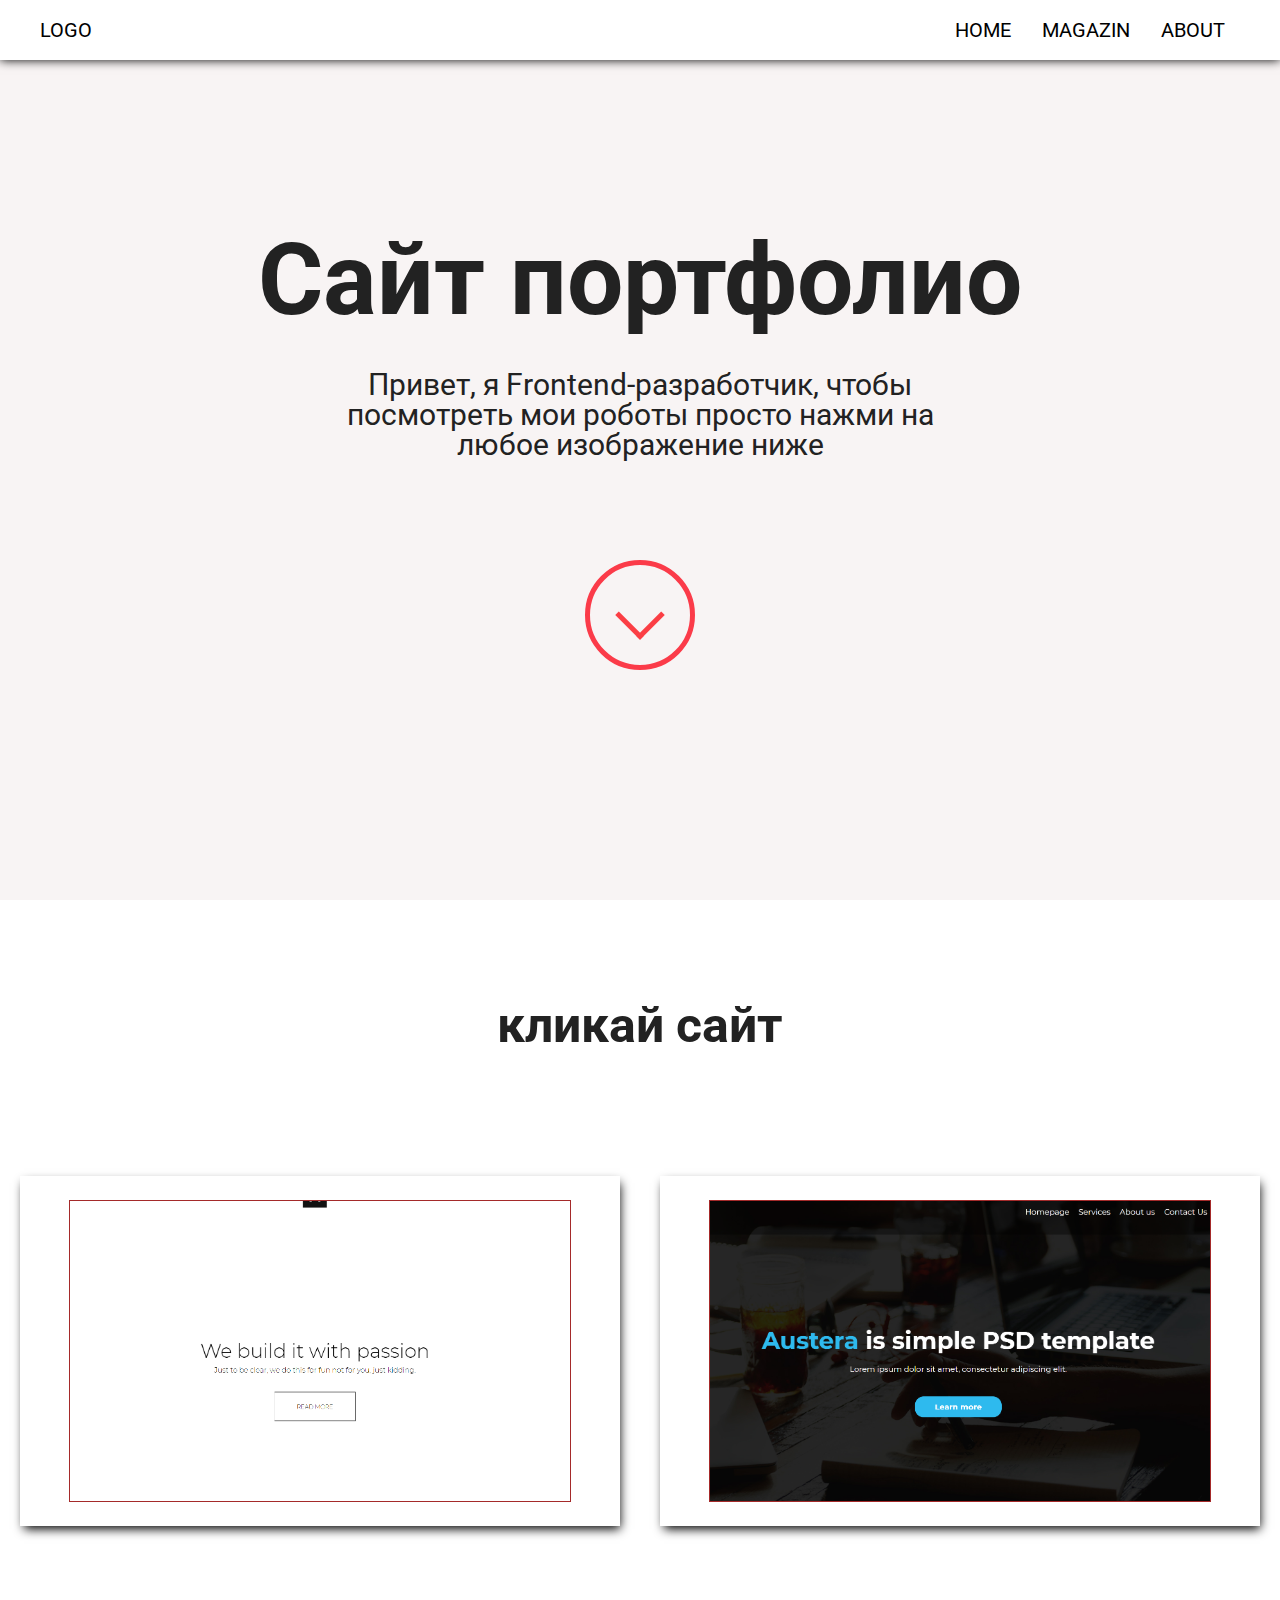
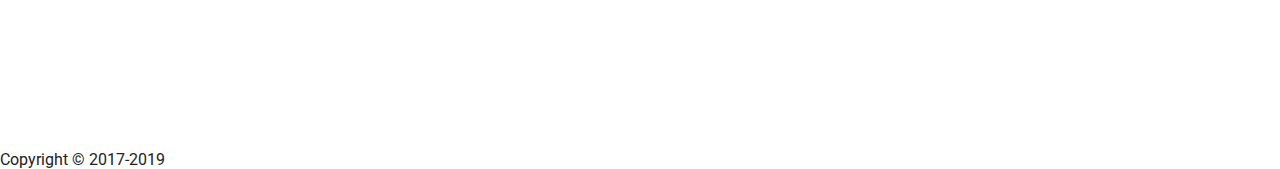
==== index.html @ 08ea4271 "++" ====
<!DOCTYPE html>
<html lang="ru">

<head>
    <meta charset="UTF-8">
    <meta name="viewport" content="width=device-width, initial-scale=1.0">
    <meta http-equiv="X-UA-Compatible" content="ie=edge">



    <link rel="stylesheet" href="main/css/normalize.css">
    <link rel="stylesheet" href="main/css/reset.css">
    <link rel="stylesheet" href="main/css/style.css">
    <link rel="stylesheet" href="main/css/media.css">



    <link href="https://fonts.googleapis.com/css?family=Roboto:300,300i,400,400i,500,500i,700,700i,900,900i" rel="stylesheet">

    <link href="https://fonts.googleapis.com/css?family=Open+Sans:300,300i,400,400i,600,600i,700,700i,800"
        rel="stylesheet">
    <title>Frontend</title>
</head>

<body >
    <header>
        <span class="logo">
            <a href="#">LOGO</a>
        </span>
        <nav class="menu_right">
            <ul class="menu">
                <li class="menu__item"><a href="#">home</a></li>
                <li class="menu__item"><a href="#">magazin</a></li>
                <li class="menu__item"><a href="#">about</a></li>
            </ul>
        </nav>
        
        
    </header>

    <main class=" main ">
        <section class="promo">
            <div class="promo-text">
                <h2>Сайт портфолио</h2>
                
                <p>Привет, я Frontend-разработчик, чтобы 
                    посмотреть мои роботы просто нажми на любое изображение ниже</p>
                
                <a href="#" class="slide-down"></a>
            </div>
        </section>


        <section class="pages-section">
            <div class="container">
                <h3>кликай сайт</h3>

                <ul class="pages">

                    <a href="/page1">
                        <li class="pages__item">
                            <p> </p>
                        </li>
                    </a>


                    <a href="/page2">
                        <li class="pages__item">
                            <p> </p>
                        </li>
                    </a>

                </ul>




            </div>
        </section>

    </main>

    <footer>
        <p>Copyright © 2017-2019</p>
    </footer>


    <!-- <script src="main/js/main.js"></script> -->
    <!-- <script src="main/js/noise.js"></script> -->
</body>

</html>
---- main/css/style.css ----
body, html{
    font-family: 'Roboto', sans-serif;
}
   

/* header */
header{
    height:60px;
    display: flex;
    align-items: center;
    font-size: 20px;
    width:100%;
    z-index: 100;
    position: relative;
    position: fixed;
    background-color: white;

}
header::after{
    bottom: 0px;
    content: "";
    position: absolute;
    height: 100px;
    width: 100%;
    
    box-shadow: 0 0 10px rgba(0,0,0,1); 

}

.logo a{
    text-decoration: none;
    color:black;
    margin-left: 40px;
}

.menu_right{
    width:100%;
    display: flex;
    justify-content: flex-end;
    margin-right: 40px;

}

.menu{
    display: flex;
    justify-content: space-around;
    width: 300px;
    list-style: none;
    
}
.menu__item a{
    text-decoration: none;
    color:black;
    text-transform: uppercase;
}



/* page-promo */
.promo{
    background-color: #f8f4f4;
    width: 100%;
    height: 100vh;
    display: flex;
    justify-content: center;
    align-items: center;
    
}

.promo-text{

}

.promo-text h2{
    font-size: 100px;
    font-weight: bold;
    text-align: center;
}

.promo-text p{
    margin:0px auto;
    margin-top:40px;
    text-align: center;
    font-size: 30px;
    max-width: 600px;
    
    
}

.slide-down{
    margin:0px auto;
    margin-top:100px;
    display: block;
    width: 100px;
    height: 100px;
    border:5px solid #fb3b49;
    border-radius: 50%;
    position: relative;
}

.slide-down::after{
    content: "";
    position: absolute;
    display: block;
    width: 30px;
    height: 30px;
    border-style: solid;
    border-width: 5px 5px 0px 0px ;
    border-color:#fb3e44;
    top:50%;
    left:50%;
    transform: translateX(-50%) translateY(-50%) rotate(135deg);
}

/*  */
/* pages */
.container{
    max-width:1400px;
    margin:0px auto;
}

.pages-section{
    background-color: white;
}
.pages-section h3{
    font-size: 50px;
    text-align: center;
    padding:100px 0px;
    font-weight: bold;
}

.pages{
    display: flex;
    justify-content: space-around;
    padding-bottom: 200px;
    flex-wrap: wrap;
}

.pages a{
    margin:50px 50px;
    border:1px solid brown;
    border-radius: 0%;
    width: 500px;
    height:300px;
    position: relative;

}
.pages a::before{
    content: "";
    position: absolute;
    box-shadow: 2px 5px 10px -2px rgba(0,0,0,1);
    top:50%;
    left:50%;
    transform: translateX(-50%) translateY(-50%);
    width: 600px;
    height: 350px;

}


.pages a:nth-child(1){
    background: url('../img/page1.png') 50% 50% no-repeat;
    background-size: 650px;
}
.pages a:nth-child(2){
    background: url('../img/page2.png') 50% 50% no-repeat;
    background-size: 650px;
} 

/* hover */
/* .pages a:hover{
    transform: scale(1.4);
    background-size: 500px;
} */
---- main/css/media.css ----
@media (min-width:1003px)  and (max-width: 1215px)  {

    .pages a{
        margin:50px 50px;
        border:1px solid brown;
        border-radius: 0%;
        width:400px;
        height:250px;
        position: relative;
    
    }
    .pages a::before{
        content: "";
        position: absolute;
        box-shadow: 2px 5px 10px -2px rgba(0,0,0,1);
        top:50%;
        left:50%;
        transform: translateX(-50%) translateY(-50%);
        width: 500px;
        height: 300px;
    
    }

}



/*  */
@media (min-width:600px) and (max-width:929px){
    .promo-text h2{
        font-size: 80px
    }

    .promo-text p{
        font-size: 25px;
        max-width: 500px;

    }

}




@media (max-width:600px) and  (min-width:320px){
    .promo-text h2{
        font-size: 50px
    }

    .promo-text p{
        font-size: 20px;
        max-width: 400px;

    }


}
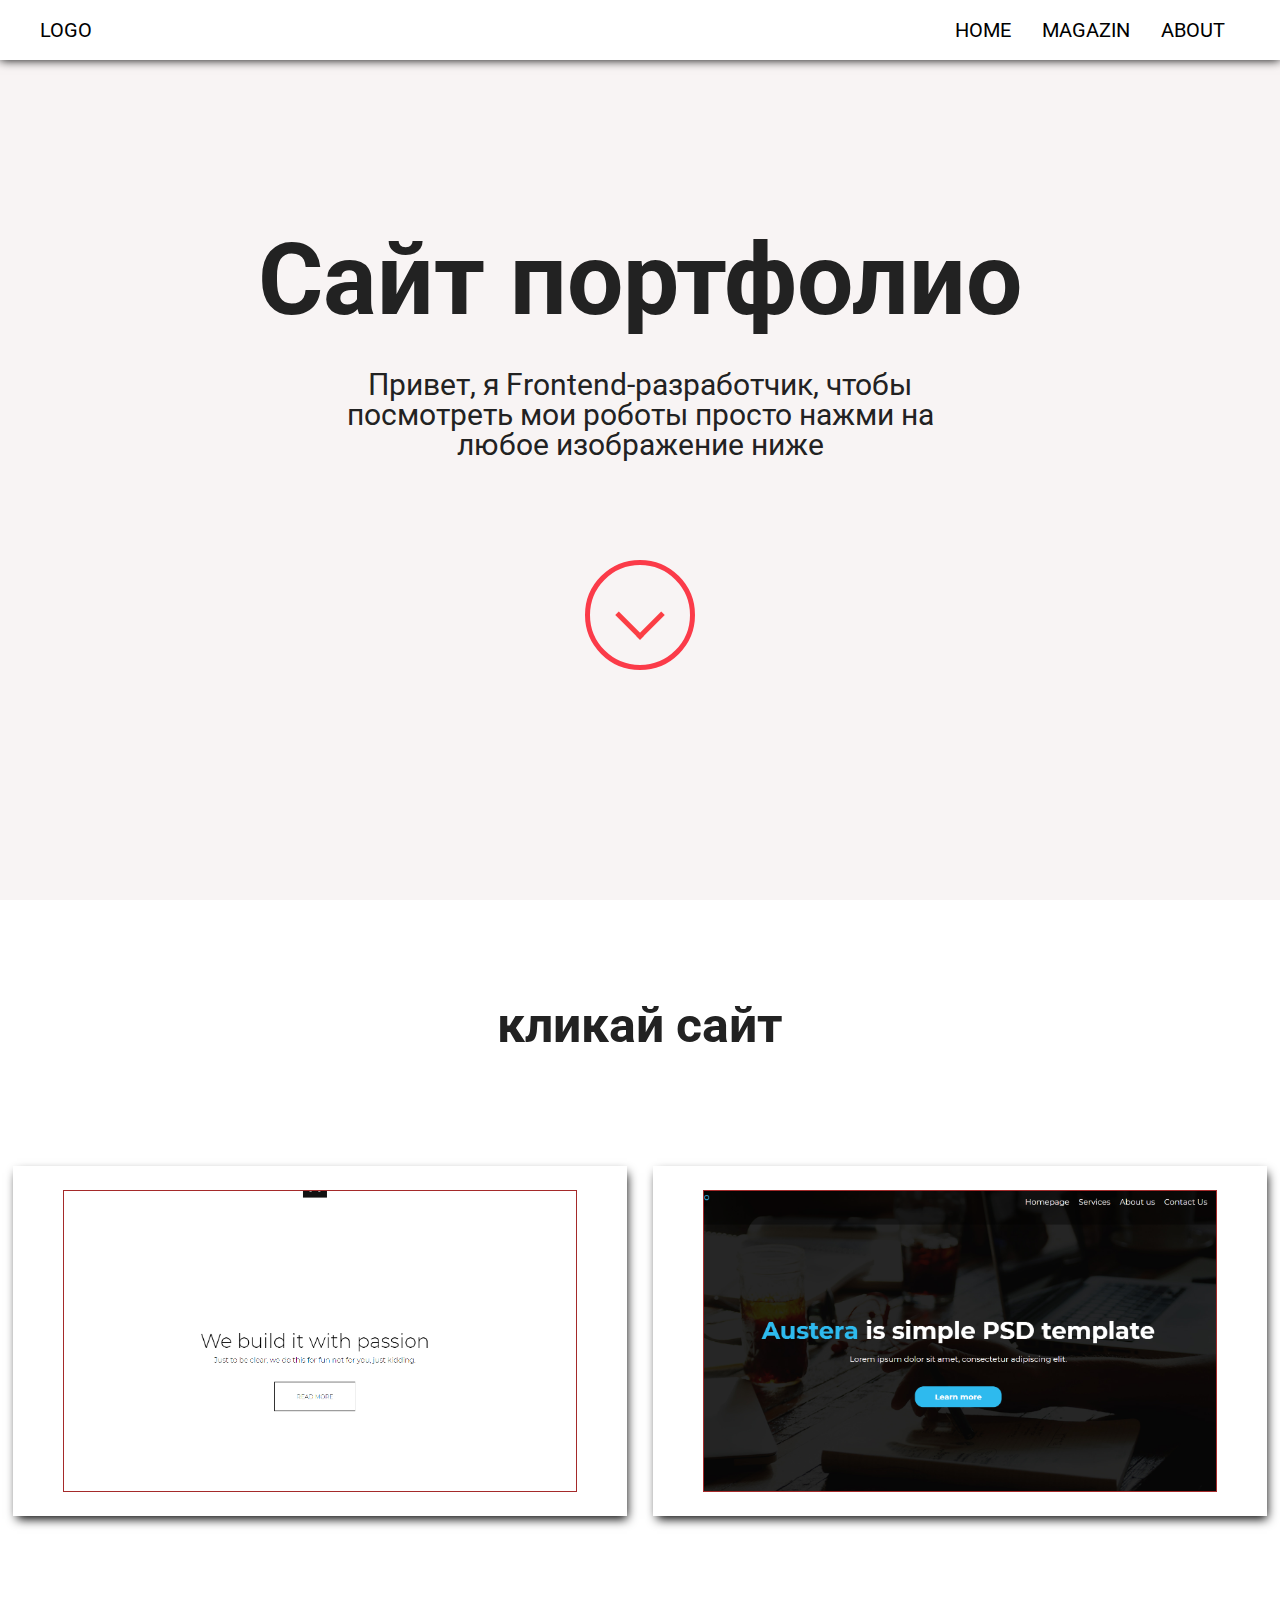
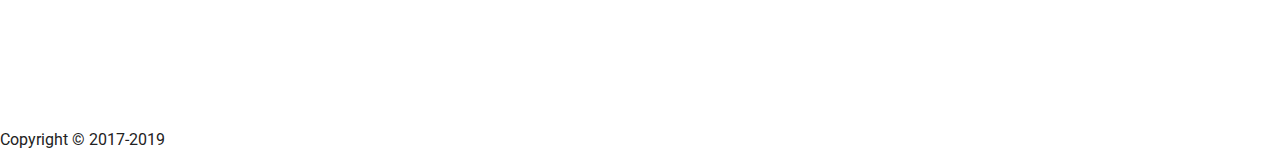
==== commit 207525f7: "++" ====
--- a/index.html
+++ b/index.html
@@ -25,7 +25,7 @@
 <body >
     <header>
         <span class="logo">
-            <a href="#">LOGO</a>
+            <a href="https://diamonddmitriy.github.io/">LOGO</a>
         </span>
         <nav class="menu_right">
             <ul class="menu">
--- a/main/css/style.css
+++ b/main/css/style.css
@@ -25,6 +25,7 @@
     
     box-shadow: 0 0 10px rgba(0,0,0,1); 
 
+    pointer-events: none;
 }
 
 .logo a{
@@ -137,10 +138,10 @@
 }
 
 .pages a{
-    margin:50px 50px;
+    margin:40px 40px;
     border:1px solid brown;
     border-radius: 0%;
-    width: 500px;
+    width: 40%;
     height:300px;
     position: relative;
 
@@ -152,7 +153,7 @@
     top:50%;
     left:50%;
     transform: translateX(-50%) translateY(-50%);
-    width: 600px;
+    width: 120%;
     height: 350px;
 
 }
--- a/main/css/media.css
+++ b/main/css/media.css
@@ -1,26 +1,7 @@
 
 @media (min-width:1003px)  and (max-width: 1215px)  {
 
-    .pages a{
-        margin:50px 50px;
-        border:1px solid brown;
-        border-radius: 0%;
-        width:400px;
-        height:250px;
-        position: relative;
-    
-    }
-    .pages a::before{
-        content: "";
-        position: absolute;
-        box-shadow: 2px 5px 10px -2px rgba(0,0,0,1);
-        top:50%;
-        left:50%;
-        transform: translateX(-50%) translateY(-50%);
-        width: 500px;
-        height: 300px;
-    
-    }
+
 
 }
 
@@ -37,6 +18,20 @@
         max-width: 500px;
 
     }
+    
+    .pages a{
+        margin:40px 40px;
+        width: 70%;
+        height:300px;
+    
+    }
+    .pages a::before{
+        width: 120%;
+        height: 350px;
+    
+    }
+
+    
 
 }
 
@@ -54,5 +49,22 @@
 
     }
 
+    .pages a{
+        margin:40px 40px;
+        width: 70%;
+        height:200px;
+    
+    }
+    .pages a::before{
+        width: 120%;
+        height: 250px;
+    
+    }
+
+    .pages-section h3{
+        font-size: 50px;
+        padding:60px 0px;
+    }
+
 
 }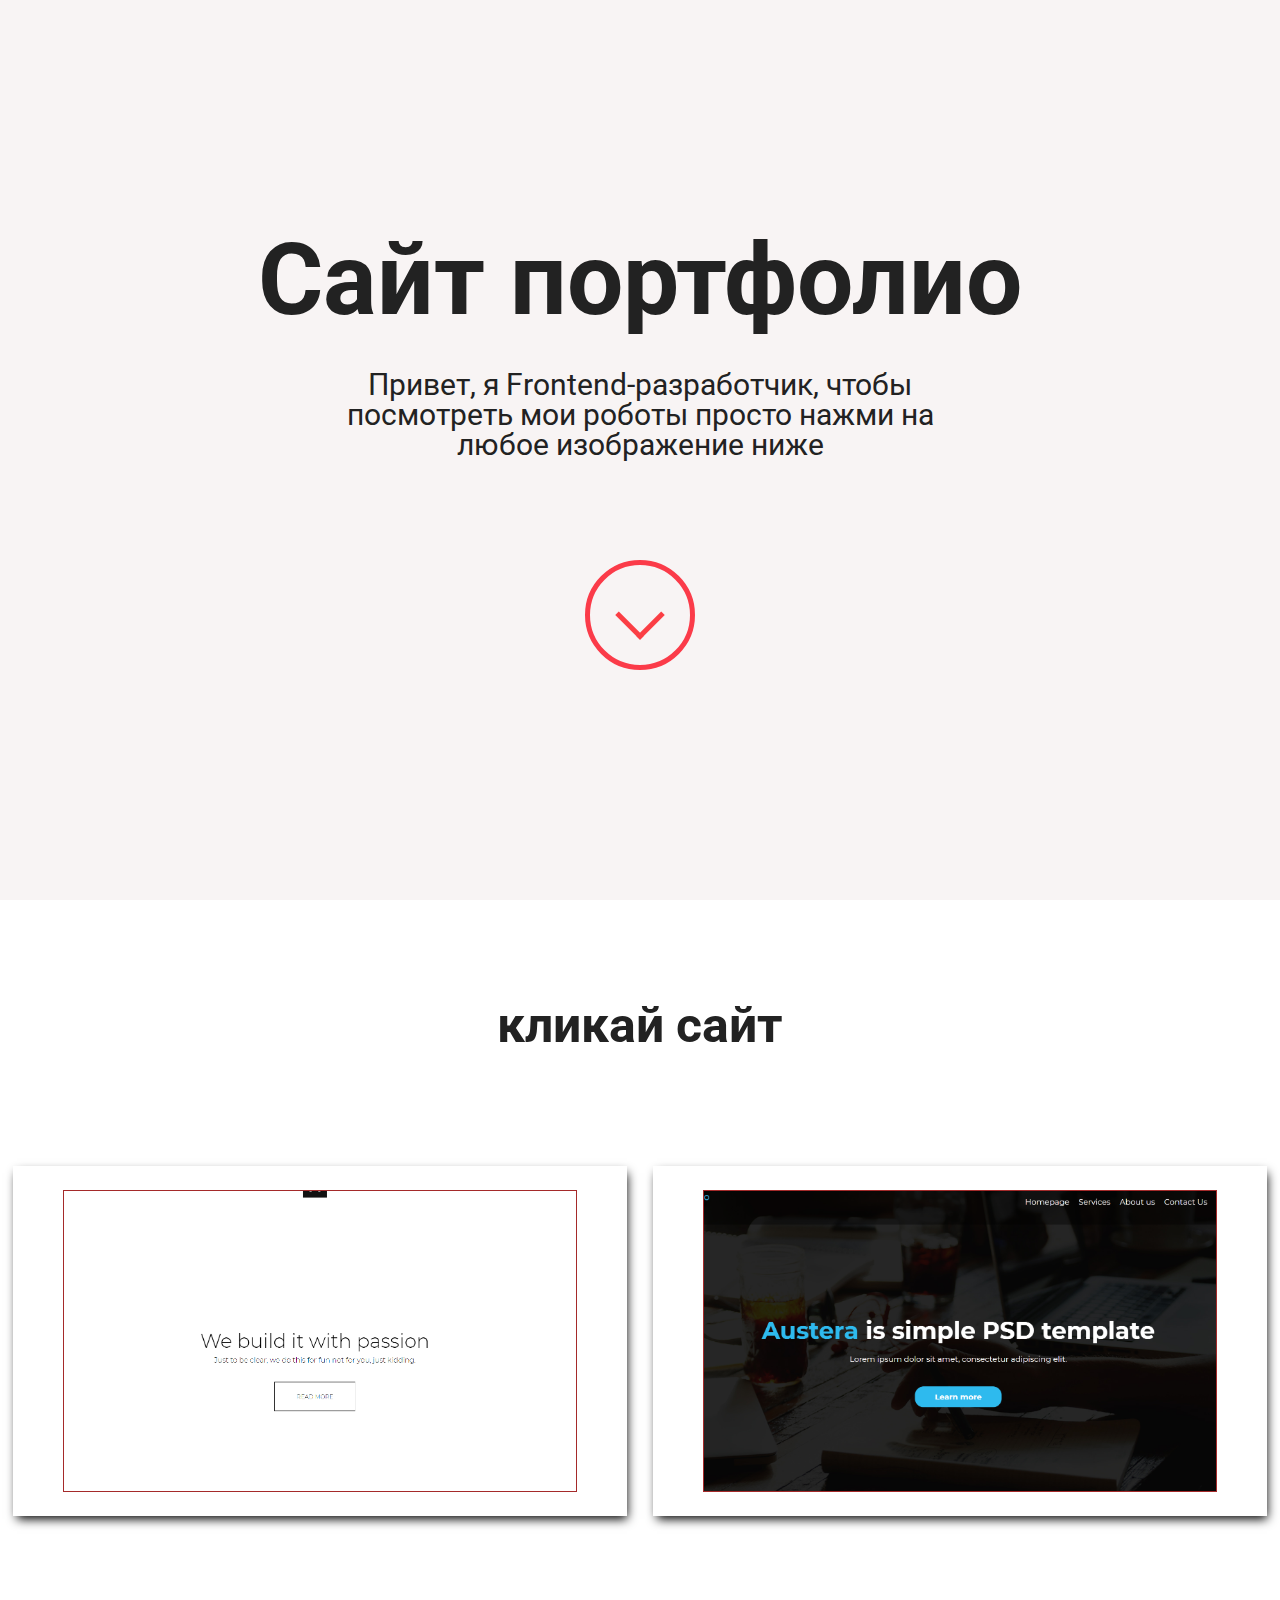
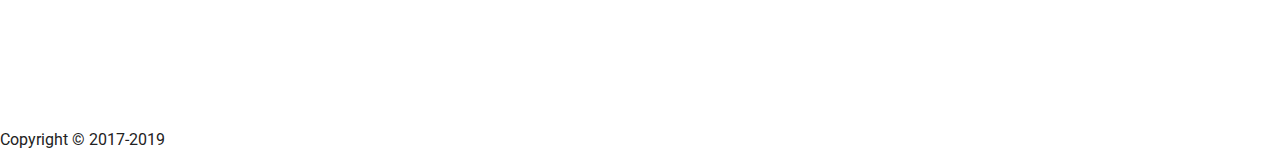
==== commit f38c0438: "++" ====
--- a/index.html
+++ b/index.html
@@ -23,7 +23,7 @@
 </head>
 
 <body >
-    <header>
+    <!-- <header>
         <span class="logo">
             <a href="https://diamonddmitriy.github.io/">LOGO</a>
         </span>
@@ -36,7 +36,7 @@
         </nav>
         
         
-    </header>
+    </header> -->
 
     <main class=" main ">
         <section class="promo">
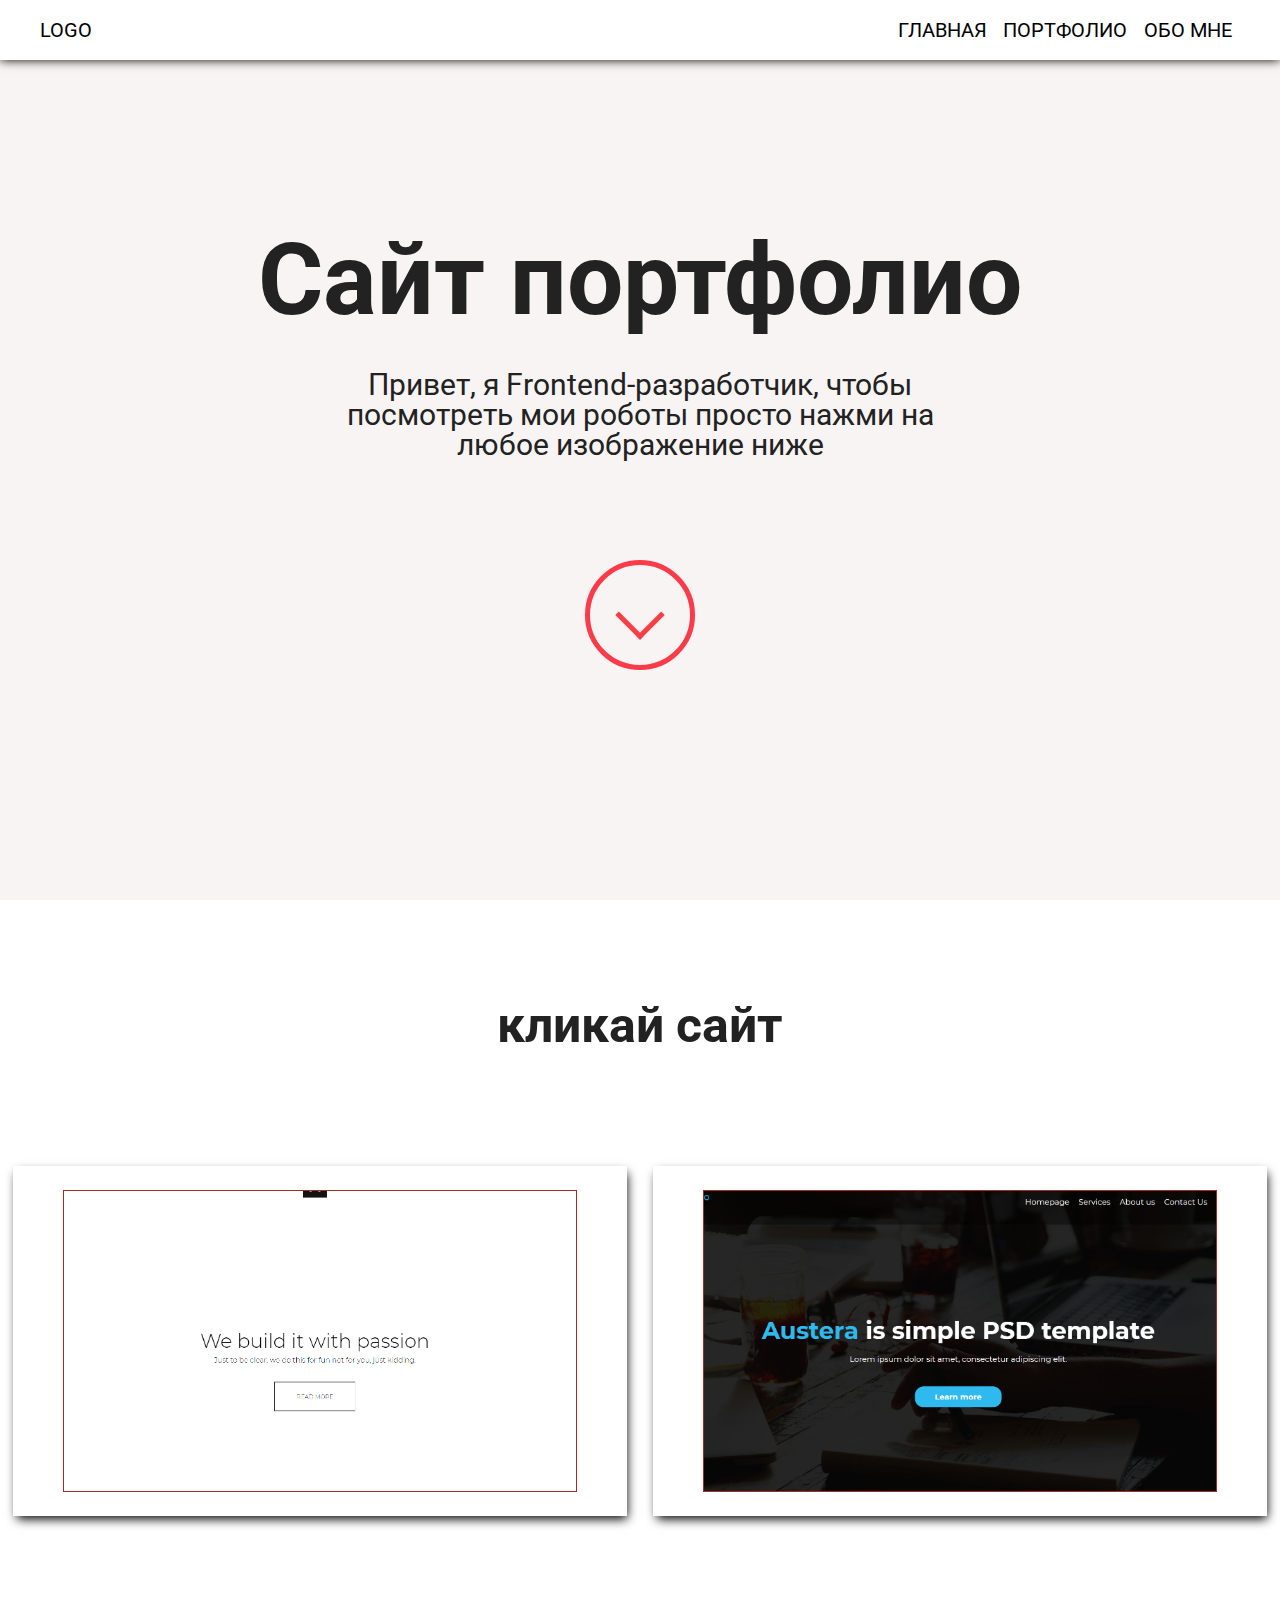
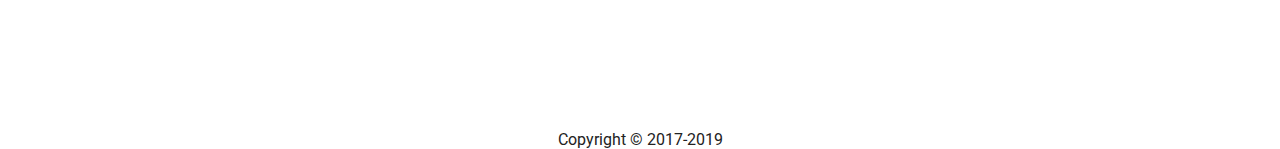
==== commit 4518db6e: "++" ====
--- a/index.html
+++ b/index.html
@@ -14,7 +14,9 @@
     <link rel="stylesheet" href="main/css/media.css">
 
 
-
+    <!-- подкл библиотеку -->
+    <script src="https://ajax.googleapis.com/ajax/libs/jquery/3.3.1/jquery.min.js"></script>
+    
     <link href="https://fonts.googleapis.com/css?family=Roboto:300,300i,400,400i,500,500i,700,700i,900,900i" rel="stylesheet">
 
     <link href="https://fonts.googleapis.com/css?family=Open+Sans:300,300i,400,400i,600,600i,700,700i,800"
@@ -23,20 +25,35 @@
 </head>
 
 <body >
-    <!-- <header>
+     <header>
         <span class="logo">
             <a href="https://diamonddmitriy.github.io/">LOGO</a>
         </span>
+
         <nav class="menu_right">
             <ul class="menu">
-                <li class="menu__item"><a href="#">home</a></li>
-                <li class="menu__item"><a href="#">magazin</a></li>
-                <li class="menu__item"><a href="#">about</a></li>
+                <li class="menu__item"><a href="#">Главная</a></li>
+                <li class="menu__item"><a href="#">Портфолио</a></li>
+                <li class="menu__item"><a href="#">Обо мне</a></li>
             </ul>
-        </nav>
+        </nav> 
         
+        <!-- <div class="menu">
+            <div class="menu__icon">
+            <span></span>
+            <span></span>
+            <span></span>
+            <span></span>
+            </div>
+  
+            <div class="menu__links">
+                <a class="menu__links-item" href="/">Главная</a>
+                <a class="menu__links-item" href="/">Портфолио</a>
+                <a class="menu__links-item" href="/">Обо мне</a>
+            </div>
+        </div> -->
         
-    </header> -->
+    </header> 
 
     <main class=" main ">
         <section class="promo">
@@ -80,13 +97,13 @@
 
     </main>
 
-    <footer>
+    <footer class="text_center">
         <p>Copyright © 2017-2019</p>
     </footer>
 
 
     <!-- <script src="main/js/main.js"></script> -->
-    <!-- <script src="main/js/noise.js"></script> -->
+    <script src="main/js/menu.js"></script>
 </body>
 
 </html>--- a/main/css/style.css
+++ b/main/css/style.css
@@ -45,7 +45,7 @@
 .menu{
     display: flex;
     justify-content: space-around;
-    width: 300px;
+    width: 350px;
     list-style: none;
     
 }
@@ -53,7 +53,7 @@
     text-decoration: none;
     color:black;
     text-transform: uppercase;
-}
+} 
 
 
 
@@ -173,3 +173,10 @@
     transform: scale(1.4);
     background-size: 500px;
 } */
+
+
+
+/* footer */
+.text_center{
+    text-align: center;
+}--- a/main/css/media.css
+++ b/main/css/media.css
@@ -1,3 +1,37 @@
+
+
+/* @media screen and (max-width: 999px) {
+    .menu__icon{
+      display: inline-block;
+    }
+    
+    .menu__links {
+      position: fixed;
+      display: none;
+      top: 0;
+      right: 0;
+      left: 0;
+      margin-top: 52px;
+      background-color: rgba(0, 0, 0, 0.8);
+      z-index: 1000;
+      overflow: auto;
+    }
+    
+    .menu__links-item {
+      display: block;
+      padding: 10px 0;
+      text-align: center;
+      color: #ffffff;
+    }
+  } */
+
+
+  @media screen and (max-width: 999px) {
+    .menu{
+        display:none;
+    }
+
+  }
 
 @media (min-width:1003px)  and (max-width: 1215px)  {
 
@@ -46,7 +80,7 @@
     .promo-text p{
         font-size: 20px;
         max-width: 400px;
-
+        padding:0px 6px ;
     }
 
     .pages a{
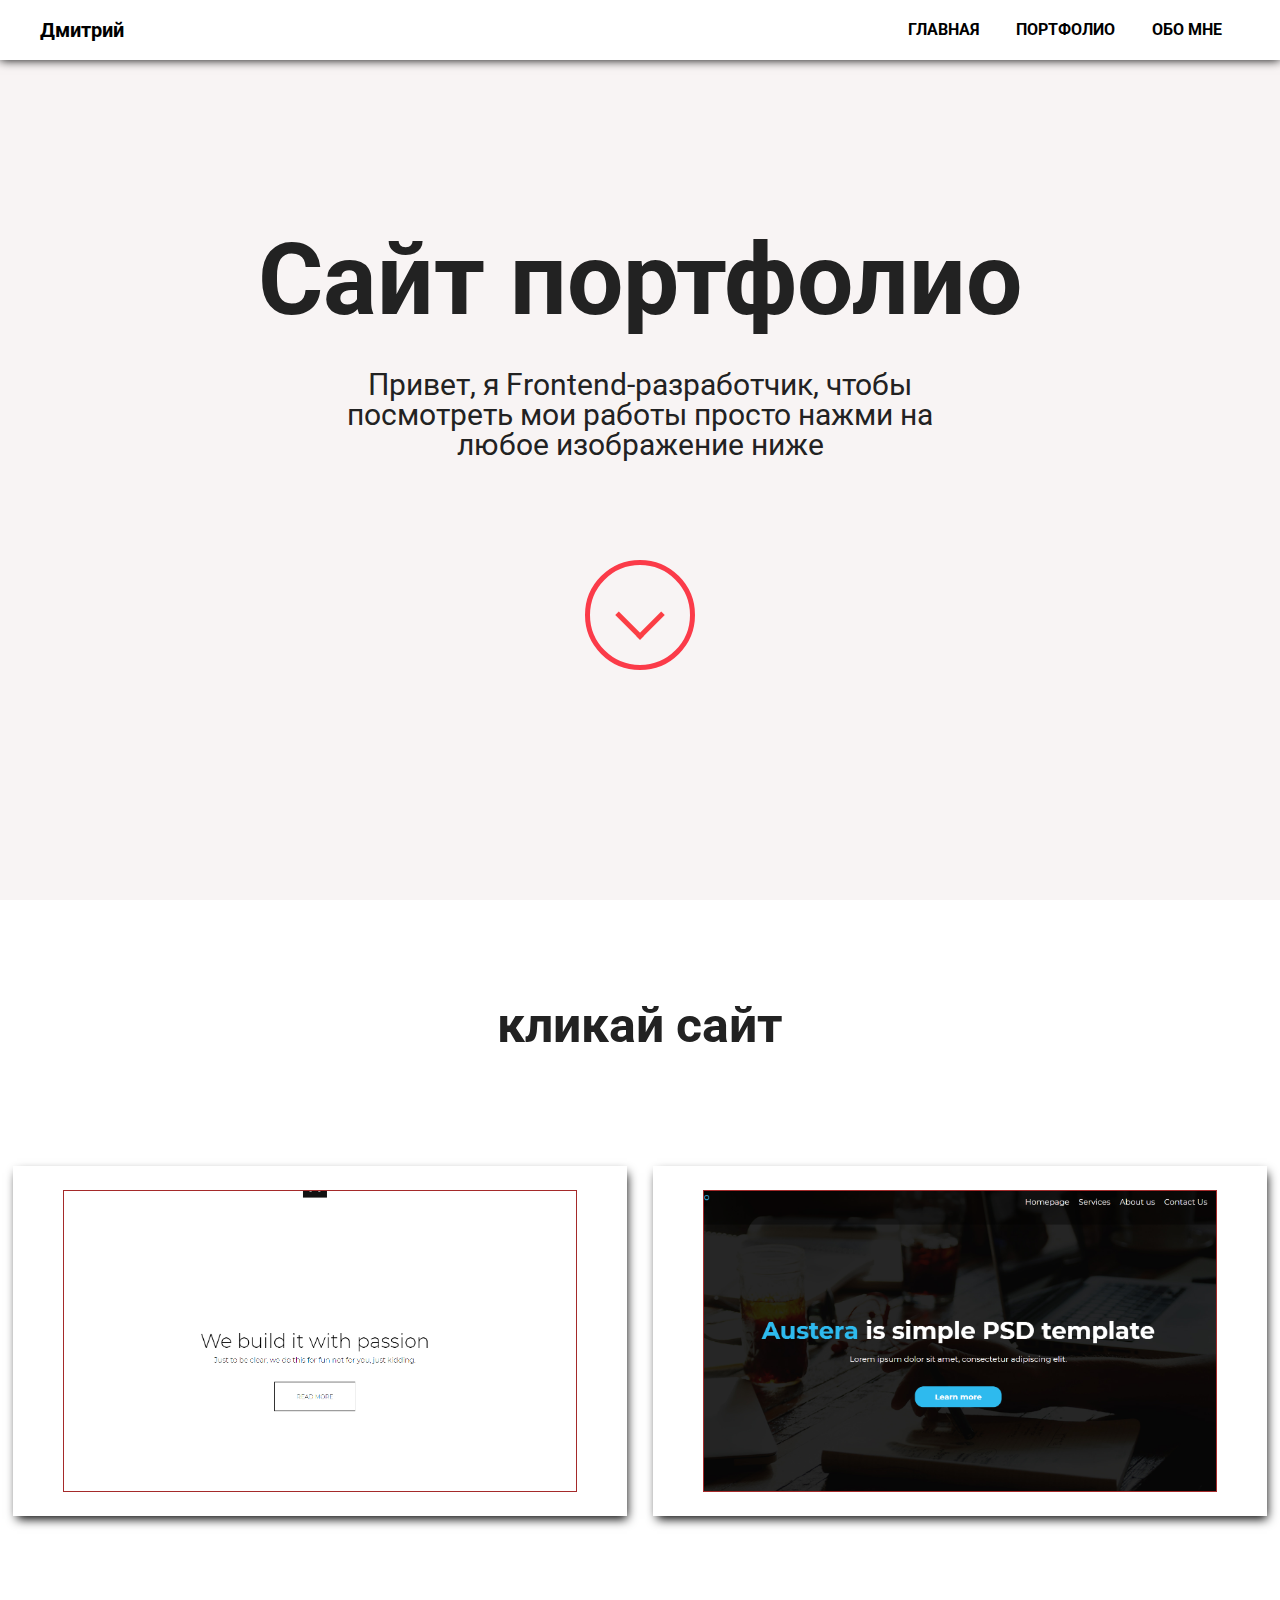
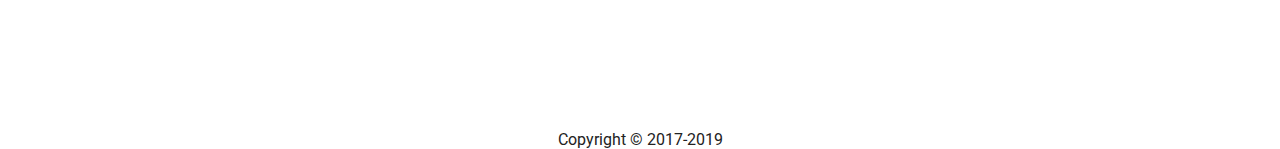
==== commit f778e29f: "++" ====
--- a/index.html
+++ b/index.html
@@ -27,7 +27,7 @@
 <body >
      <header>
         <span class="logo">
-            <a href="https://diamonddmitriy.github.io/">LOGO</a>
+            <a href="https://diamonddmitriy.github.io/">Дмитрий</a>
         </span>
 
         <nav class="menu_right">
@@ -61,7 +61,7 @@
                 <h2>Сайт портфолио</h2>
                 
                 <p>Привет, я Frontend-разработчик, чтобы 
-                    посмотреть мои роботы просто нажми на любое изображение ниже</p>
+                    посмотреть мои работы просто нажми на любое изображение ниже</p>
                 
                 <a href="#" class="slide-down"></a>
             </div>
--- a/main/css/style.css
+++ b/main/css/style.css
@@ -32,6 +32,7 @@
     text-decoration: none;
     color:black;
     margin-left: 40px;
+    font-weight: bold;
 }
 
 .menu_right{
@@ -39,6 +40,7 @@
     display: flex;
     justify-content: flex-end;
     margin-right: 40px;
+    font-weight: bold;
 
 }
 
@@ -47,6 +49,7 @@
     justify-content: space-around;
     width: 350px;
     list-style: none;
+    font-size: 16px;
     
 }
 .menu__item a{
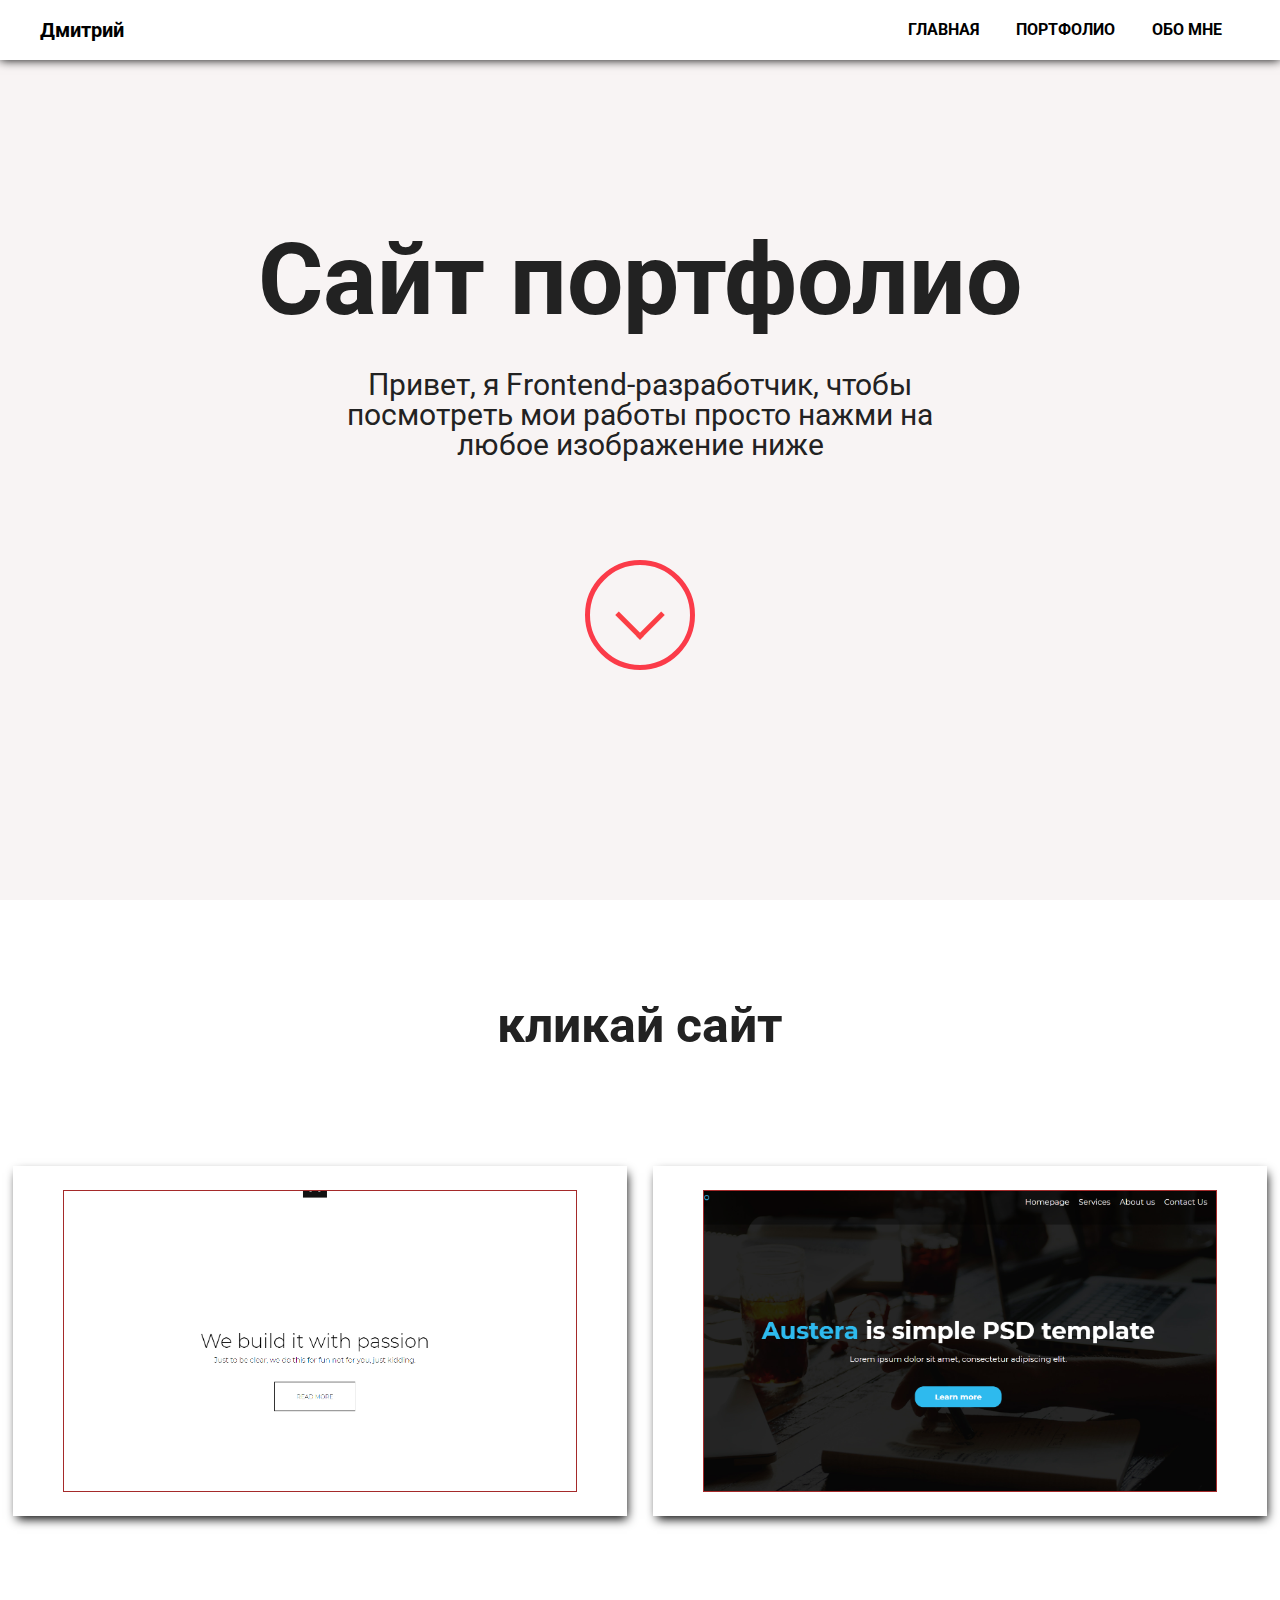
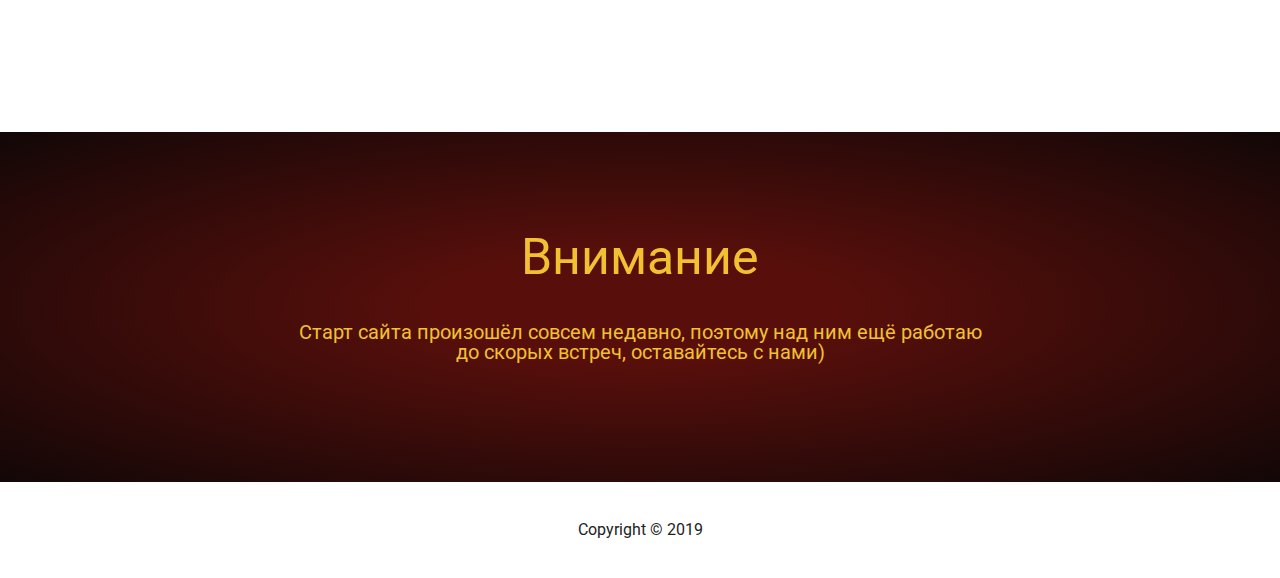
==== commit b1836444: "++" ====
--- a/index.html
+++ b/index.html
@@ -95,10 +95,16 @@
             </div>
         </section>
 
+        <section class="worrning text_center">
+            <h3>Внимание</h3>
+            <P>Старт сайта произошёл совсем недавно, поэтому над ним ещё работаю </P>
+            <p>до скорых встреч, оставайтесь с нами)</p>
+        </section>
+
     </main>
 
-    <footer class="text_center">
-        <p>Copyright © 2017-2019</p>
+    <footer class="text_center copyright">
+        <p>Copyright © 2019</p>
     </footer>
 
 
--- a/main/css/style.css
+++ b/main/css/style.css
@@ -179,7 +179,33 @@
 
 
 
+/* worrning */
+
+.worrning{
+    padding: 0px 10px;
+    padding-top:100px;
+    padding-bottom: 150px;
+    background:url(https://static.npm.red/attachments/cjsdqox9k0kgel1beo12x4x6e-line-final.full.png),radial-gradient(farthest-corner ellipse,#580F0b 22%,#120707 100%);
+    height:100px;
+    color:#f1c131;
+    font-size: 20px;
+}
+
+.worrning h3{
+    margin-bottom: 40px;
+    font-size: 50px;
+}
+
+
+/*  */
+
+
+
 /* footer */
 .text_center{
     text-align: center;
+}
+
+.copyright{
+    padding: 40px 0px;
 }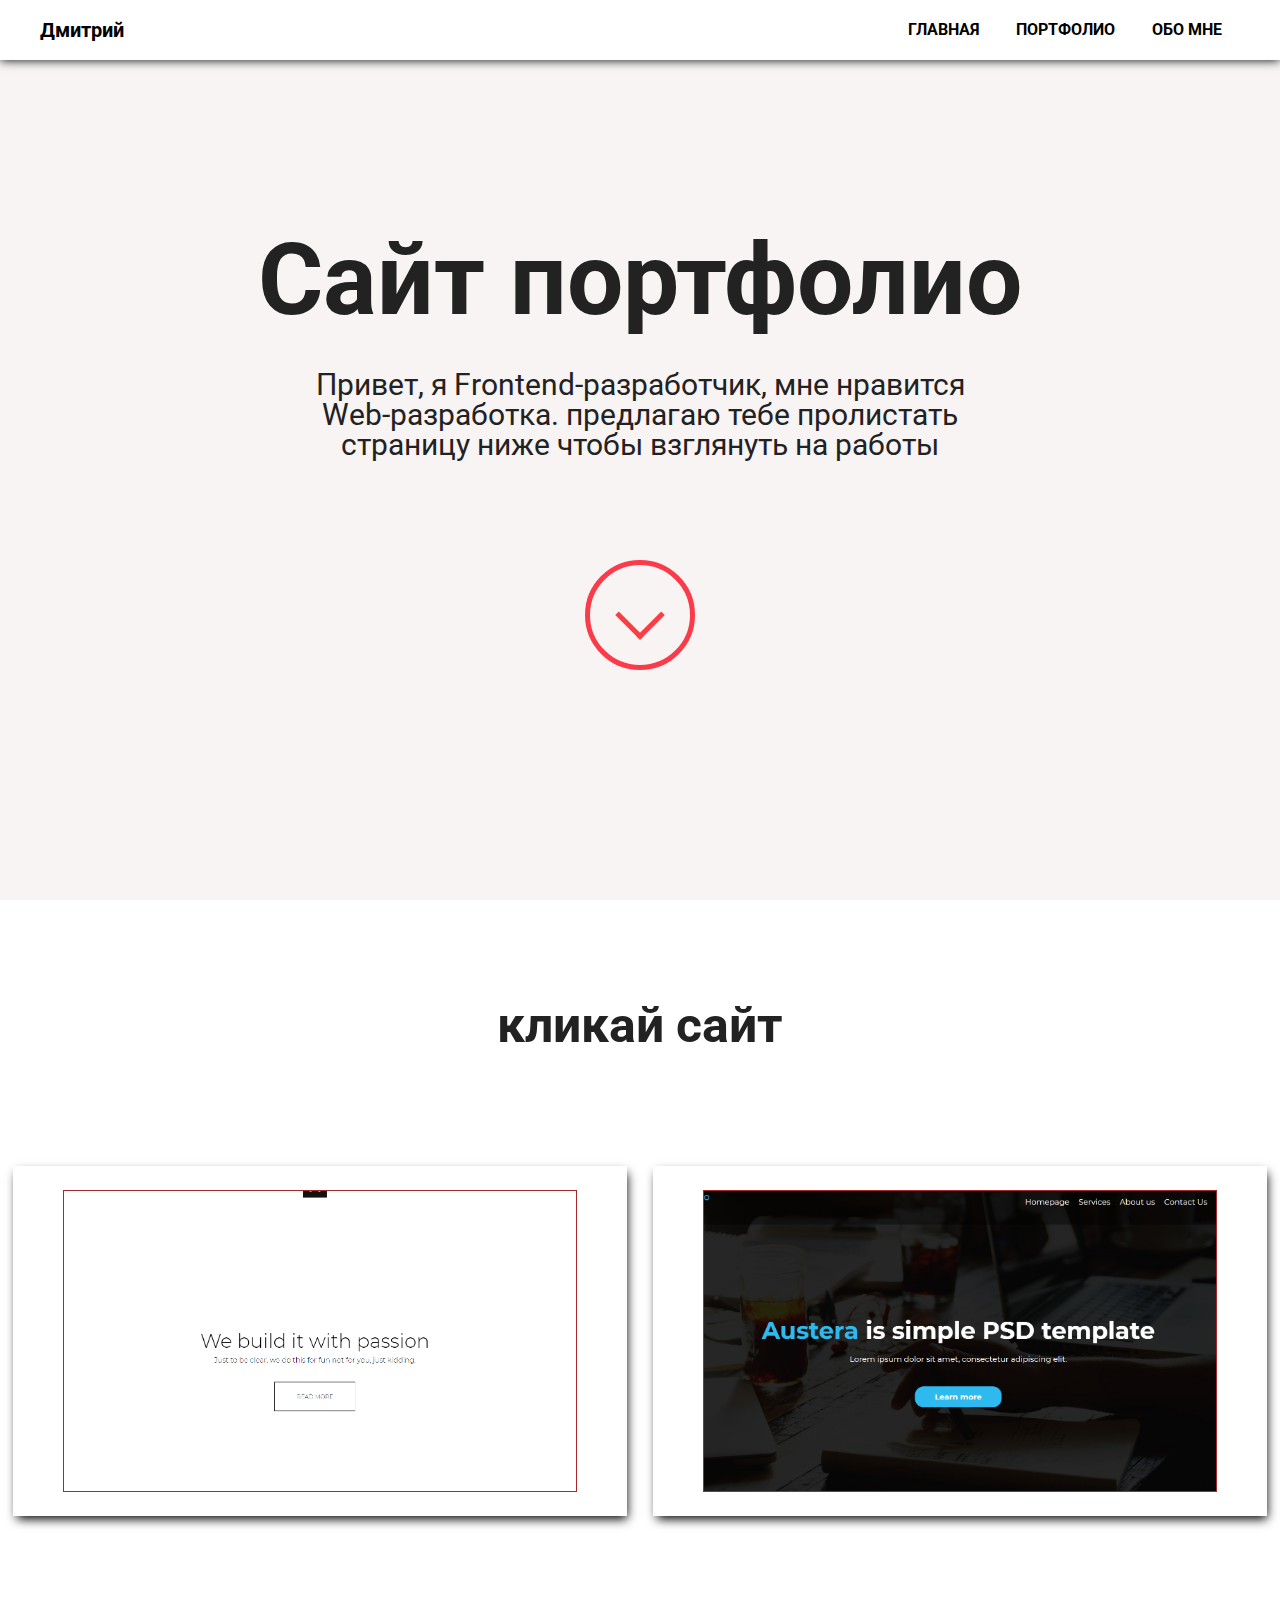
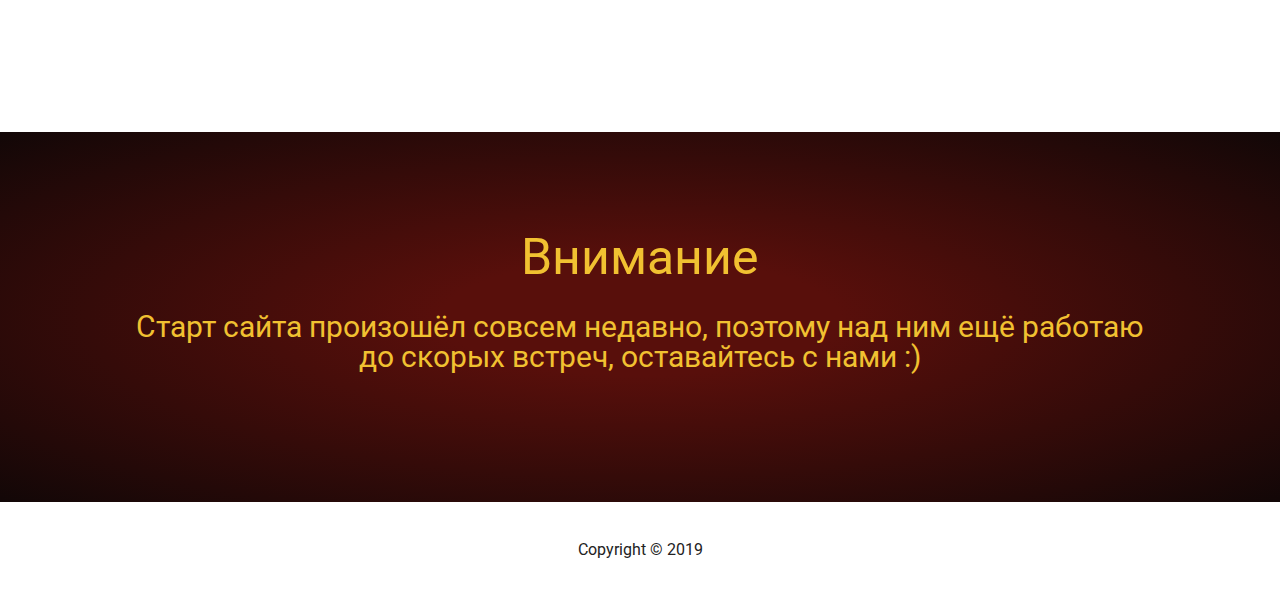
==== commit d4e17a1c: "++" ====
--- a/index.html
+++ b/index.html
@@ -60,8 +60,9 @@
             <div class="promo-text">
                 <h2>Сайт портфолио</h2>
                 
-                <p>Привет, я Frontend-разработчик, чтобы 
-                    посмотреть мои работы просто нажми на любое изображение ниже</p>
+                <p>Привет, я Frontend-разработчик, мне нравится Web-разработка. 
+                    предлагаю тебе пролистать страницу ниже чтобы взглянуть на работы
+                </p>
                 
                 <a href="#" class="slide-down"></a>
             </div>
@@ -98,7 +99,7 @@
         <section class="worrning text_center">
             <h3>Внимание</h3>
             <P>Старт сайта произошёл совсем недавно, поэтому над ним ещё работаю </P>
-            <p>до скорых встреч, оставайтесь с нами)</p>
+            <p>до скорых встреч, оставайтесь с нами :)</p>
         </section>
 
     </main>
--- a/main/css/style.css
+++ b/main/css/style.css
@@ -2,6 +2,10 @@
     font-family: 'Roboto', sans-serif;
 }
    
+a:active,a:hover,a:focus {
+    outline: 0;
+    outline-offset: 0;
+}
 
 /* header */
 header{
@@ -86,7 +90,7 @@
     margin-top:40px;
     text-align: center;
     font-size: 30px;
-    max-width: 600px;
+    max-width:650px;
     
     
 }
@@ -184,15 +188,14 @@
 .worrning{
     padding: 0px 10px;
     padding-top:100px;
-    padding-bottom: 150px;
+    padding-bottom: 130px;
     background:url(https://static.npm.red/attachments/cjsdqox9k0kgel1beo12x4x6e-line-final.full.png),radial-gradient(farthest-corner ellipse,#580F0b 22%,#120707 100%);
-    height:100px;
     color:#f1c131;
-    font-size: 20px;
+    font-size: 30px;
 }
 
 .worrning h3{
-    margin-bottom: 40px;
+    margin-bottom: 30px;
     font-size: 50px;
 }
 
--- a/main/css/media.css
+++ b/main/css/media.css
@@ -1,29 +1,4 @@
 
-
-/* @media screen and (max-width: 999px) {
-    .menu__icon{
-      display: inline-block;
-    }
-    
-    .menu__links {
-      position: fixed;
-      display: none;
-      top: 0;
-      right: 0;
-      left: 0;
-      margin-top: 52px;
-      background-color: rgba(0, 0, 0, 0.8);
-      z-index: 1000;
-      overflow: auto;
-    }
-    
-    .menu__links-item {
-      display: block;
-      padding: 10px 0;
-      text-align: center;
-      color: #ffffff;
-    }
-  } */
 
 
   @media screen and (max-width: 999px) {
@@ -74,7 +49,7 @@
 
 @media (max-width:600px) and  (min-width:320px){
     .promo-text h2{
-        font-size: 50px
+        font-size: 55px
     }
 
     .promo-text p{
